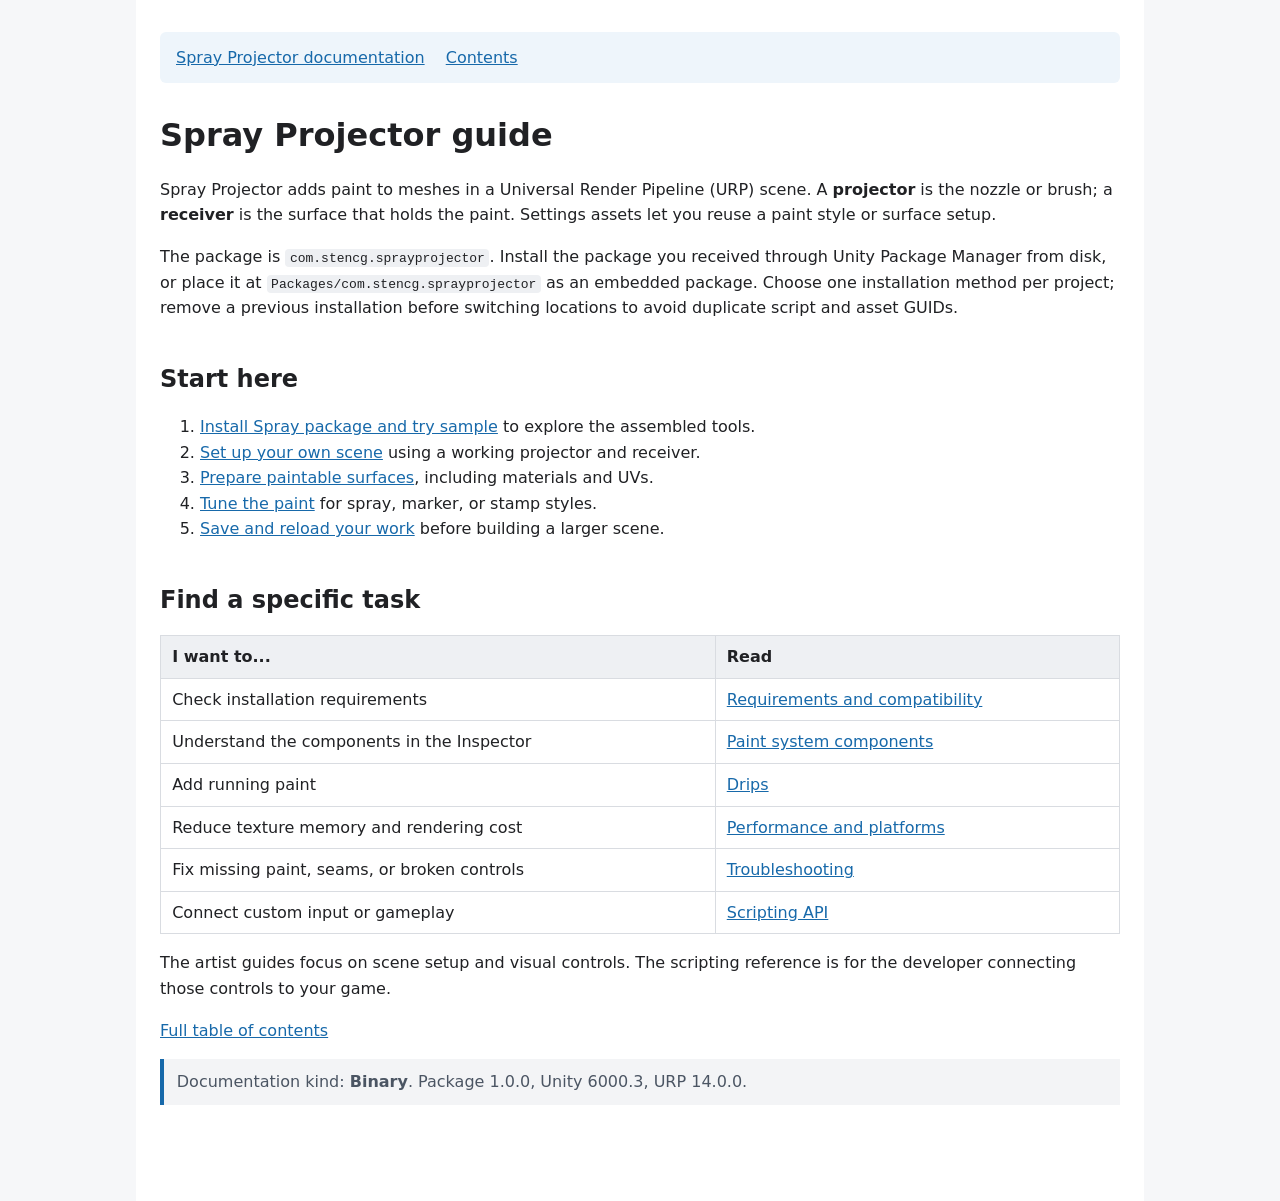
==== index.html @ c1e85d7c "first commit" ====
<!doctype html>
<html lang="en">
<head><meta charset="utf-8"><meta name="viewport" content="width=device-width, initial-scale=1"><title>Spray Projector guide - Spray Projector</title><link rel="stylesheet" href="documentation.css"></head><body><main><nav><a href="index.html">Spray Projector documentation</a> <a href="TableOfContents.html">Contents</a></nav><h1>Spray Projector guide</h1>
<p>Spray Projector adds paint to meshes in a Universal Render Pipeline (URP) scene. A <strong>projector</strong> is the nozzle or brush; a <strong>receiver</strong> is the surface that holds the paint. Settings assets let you reuse a paint style or surface setup.</p>
<p>The package is <code>com.stencg.sprayprojector</code>. Install the package you received through Unity Package Manager from disk, or place it at <code>Packages/com.stencg.sprayprojector</code> as an embedded package. Choose one installation method per project; remove a previous installation before switching locations to avoid duplicate script and asset GUIDs.</p>
<h2>Start here</h2>
<ol><li><a href="sample-exploration.html">Install Spray package and try sample</a> to explore the assembled tools.</li><li><a href="getting-started.html">Set up your own scene</a> using a working projector and receiver.</li><li><a href="paintable-surfaces.html">Prepare paintable surfaces</a>, including materials and UVs.</li><li><a href="projectors-and-paint-settings.html">Tune the paint</a> for spray, marker, or stamp styles.</li><li><a href="saving-and-loading.html">Save and reload your work</a> before building a larger scene.</li></ol>
<h2>Find a specific task</h2>
<table><thead><tr><th>I want to...</th><th>Read</th></tr></thead><tbody>
<tr><td>Check installation requirements</td><td><a href="requirements-and-compatibility.html">Requirements and compatibility</a></td></tr>
<tr><td>Understand the components in the Inspector</td><td><a href="paint-system-components.html">Paint system components</a></td></tr>
<tr><td>Add running paint</td><td><a href="drips.html">Drips</a></td></tr>
<tr><td>Reduce texture memory and rendering cost</td><td><a href="performance-and-platforms.html">Performance and platforms</a></td></tr>
<tr><td>Fix missing paint, seams, or broken controls</td><td><a href="troubleshooting.html">Troubleshooting</a></td></tr>
<tr><td>Connect custom input or gameplay</td><td><a href="scripting-api.html">Scripting API</a></td></tr>
</tbody></table>
<p>The artist guides focus on scene setup and visual controls. The scripting reference is for the developer connecting those controls to your game.</p>
<p><a href="TableOfContents.html">Full table of contents</a></p>
<p class="documentation-metadata">Documentation kind: <strong>Binary</strong>. Package 1.0.0, Unity 6000.3, URP 14.0.0.</p></main></body></html>
---- documentation.css ----
:root { color-scheme: light; font-family: system-ui, -apple-system, "Segoe UI", sans-serif; }
body { margin: 0; color: #202124; background: #f6f7f9; line-height: 1.6; }
main { max-width: 960px; margin: 0 auto; padding: 2rem 1.5rem 4rem; background: #fff; min-height: 100vh; }
h1, h2, h3, h4, h5, h6 { line-height: 1.25; margin-top: 1.8em; } h1 { margin-top: 0; }
a { color: #1769aa; } code { padding: .12em .35em; background: #eef0f3; border-radius: 4px; }
pre { padding: 1rem; overflow-x: auto; background: #1f2430; color: #f8f8f2; border-radius: 6px; } pre code { padding: 0; background: transparent; }
table { width: 100%; border-collapse: collapse; margin: 1rem 0; } th, td { padding: .5rem .7rem; border: 1px solid #d9dce1; text-align: left; vertical-align: top; } th { background: #eef0f3; }
nav { padding: .8rem 1rem; margin-bottom: 2rem; background: #eef5fb; border-radius: 6px; } nav a { margin-right: 1rem; }
.documentation-metadata { margin: 1rem 0 2rem; padding: .65rem .8rem; color: #4b5563; background: #f3f4f6; border-left: 4px solid #1769aa; }
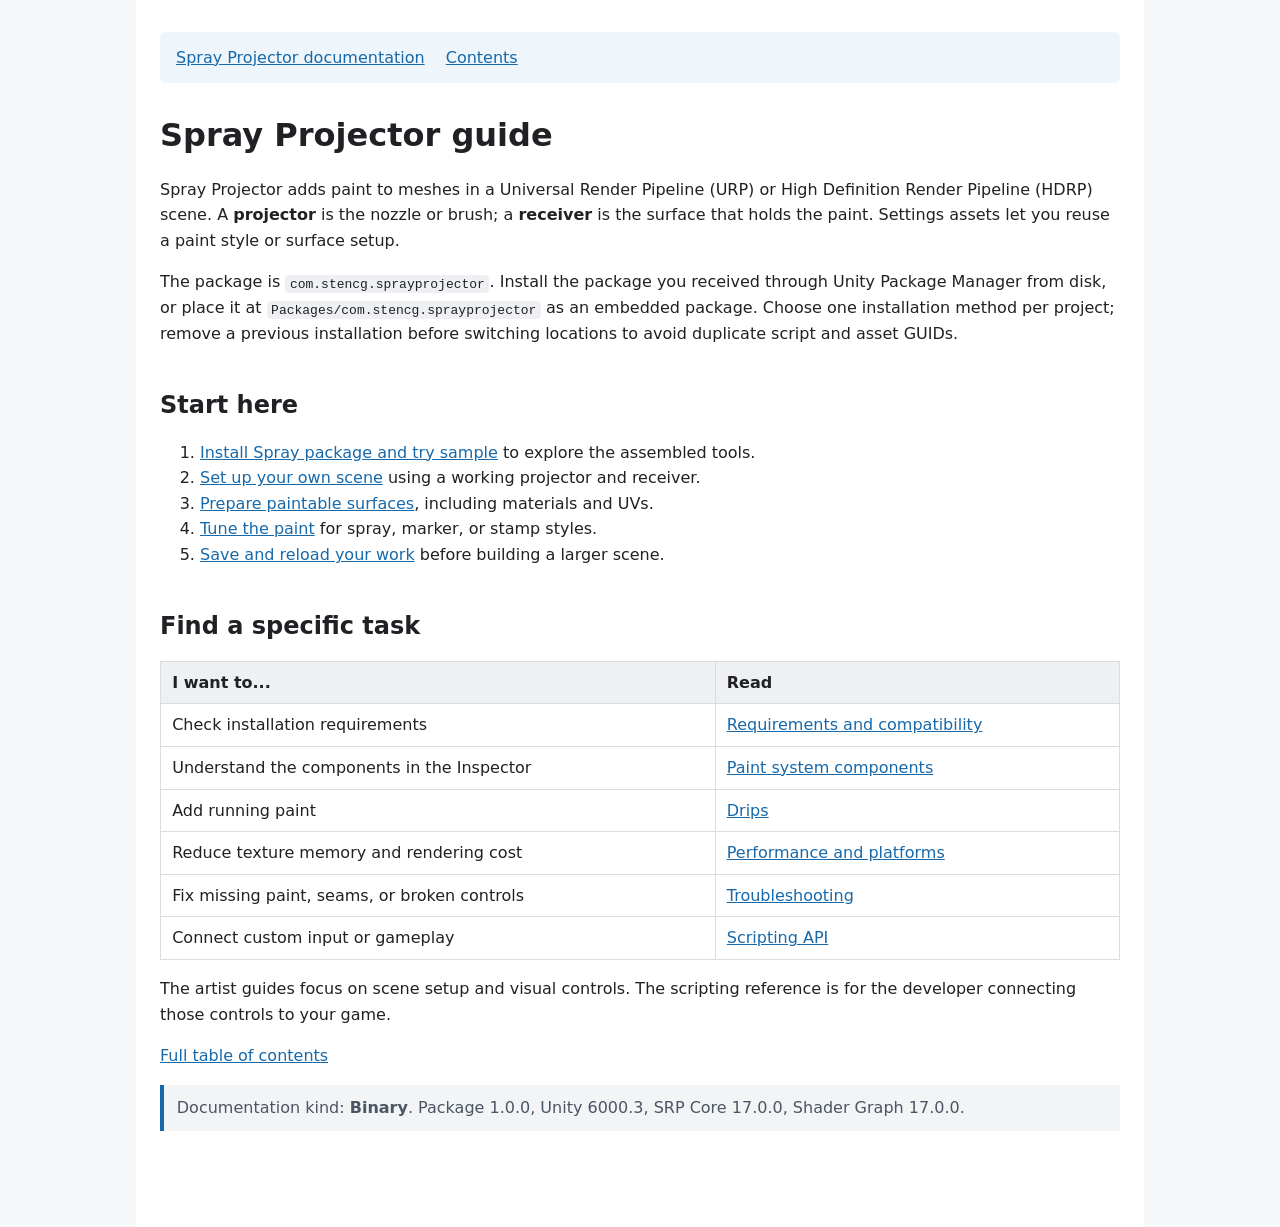
==== commit 3809cb03: "docs: update for HDRP support" ====
--- a/index.html
+++ b/index.html
@@ -1,7 +1,7 @@
 <!doctype html>
 <html lang="en">
 <head><meta charset="utf-8"><meta name="viewport" content="width=device-width, initial-scale=1"><title>Spray Projector guide - Spray Projector</title><link rel="stylesheet" href="documentation.css"></head><body><main><nav><a href="index.html">Spray Projector documentation</a> <a href="TableOfContents.html">Contents</a></nav><h1>Spray Projector guide</h1>
-<p>Spray Projector adds paint to meshes in a Universal Render Pipeline (URP) scene. A <strong>projector</strong> is the nozzle or brush; a <strong>receiver</strong> is the surface that holds the paint. Settings assets let you reuse a paint style or surface setup.</p>
+<p>Spray Projector adds paint to meshes in a Universal Render Pipeline (URP) or High Definition Render Pipeline (HDRP) scene. A <strong>projector</strong> is the nozzle or brush; a <strong>receiver</strong> is the surface that holds the paint. Settings assets let you reuse a paint style or surface setup.</p>
 <p>The package is <code>com.stencg.sprayprojector</code>. Install the package you received through Unity Package Manager from disk, or place it at <code>Packages/com.stencg.sprayprojector</code> as an embedded package. Choose one installation method per project; remove a previous installation before switching locations to avoid duplicate script and asset GUIDs.</p>
 <h2>Start here</h2>
 <ol><li><a href="sample-exploration.html">Install Spray package and try sample</a> to explore the assembled tools.</li><li><a href="getting-started.html">Set up your own scene</a> using a working projector and receiver.</li><li><a href="paintable-surfaces.html">Prepare paintable surfaces</a>, including materials and UVs.</li><li><a href="projectors-and-paint-settings.html">Tune the paint</a> for spray, marker, or stamp styles.</li><li><a href="saving-and-loading.html">Save and reload your work</a> before building a larger scene.</li></ol>
@@ -16,4 +16,4 @@
 </tbody></table>
 <p>The artist guides focus on scene setup and visual controls. The scripting reference is for the developer connecting those controls to your game.</p>
 <p><a href="TableOfContents.html">Full table of contents</a></p>
-<p class="documentation-metadata">Documentation kind: <strong>Binary</strong>. Package 1.0.0, Unity 6000.3, URP 14.0.0.</p></main></body></html>+<p class="documentation-metadata">Documentation kind: <strong>Binary</strong>. Package 1.0.0, Unity 6000.3, SRP Core 17.0.0, Shader Graph 17.0.0.</p></main></body></html>
